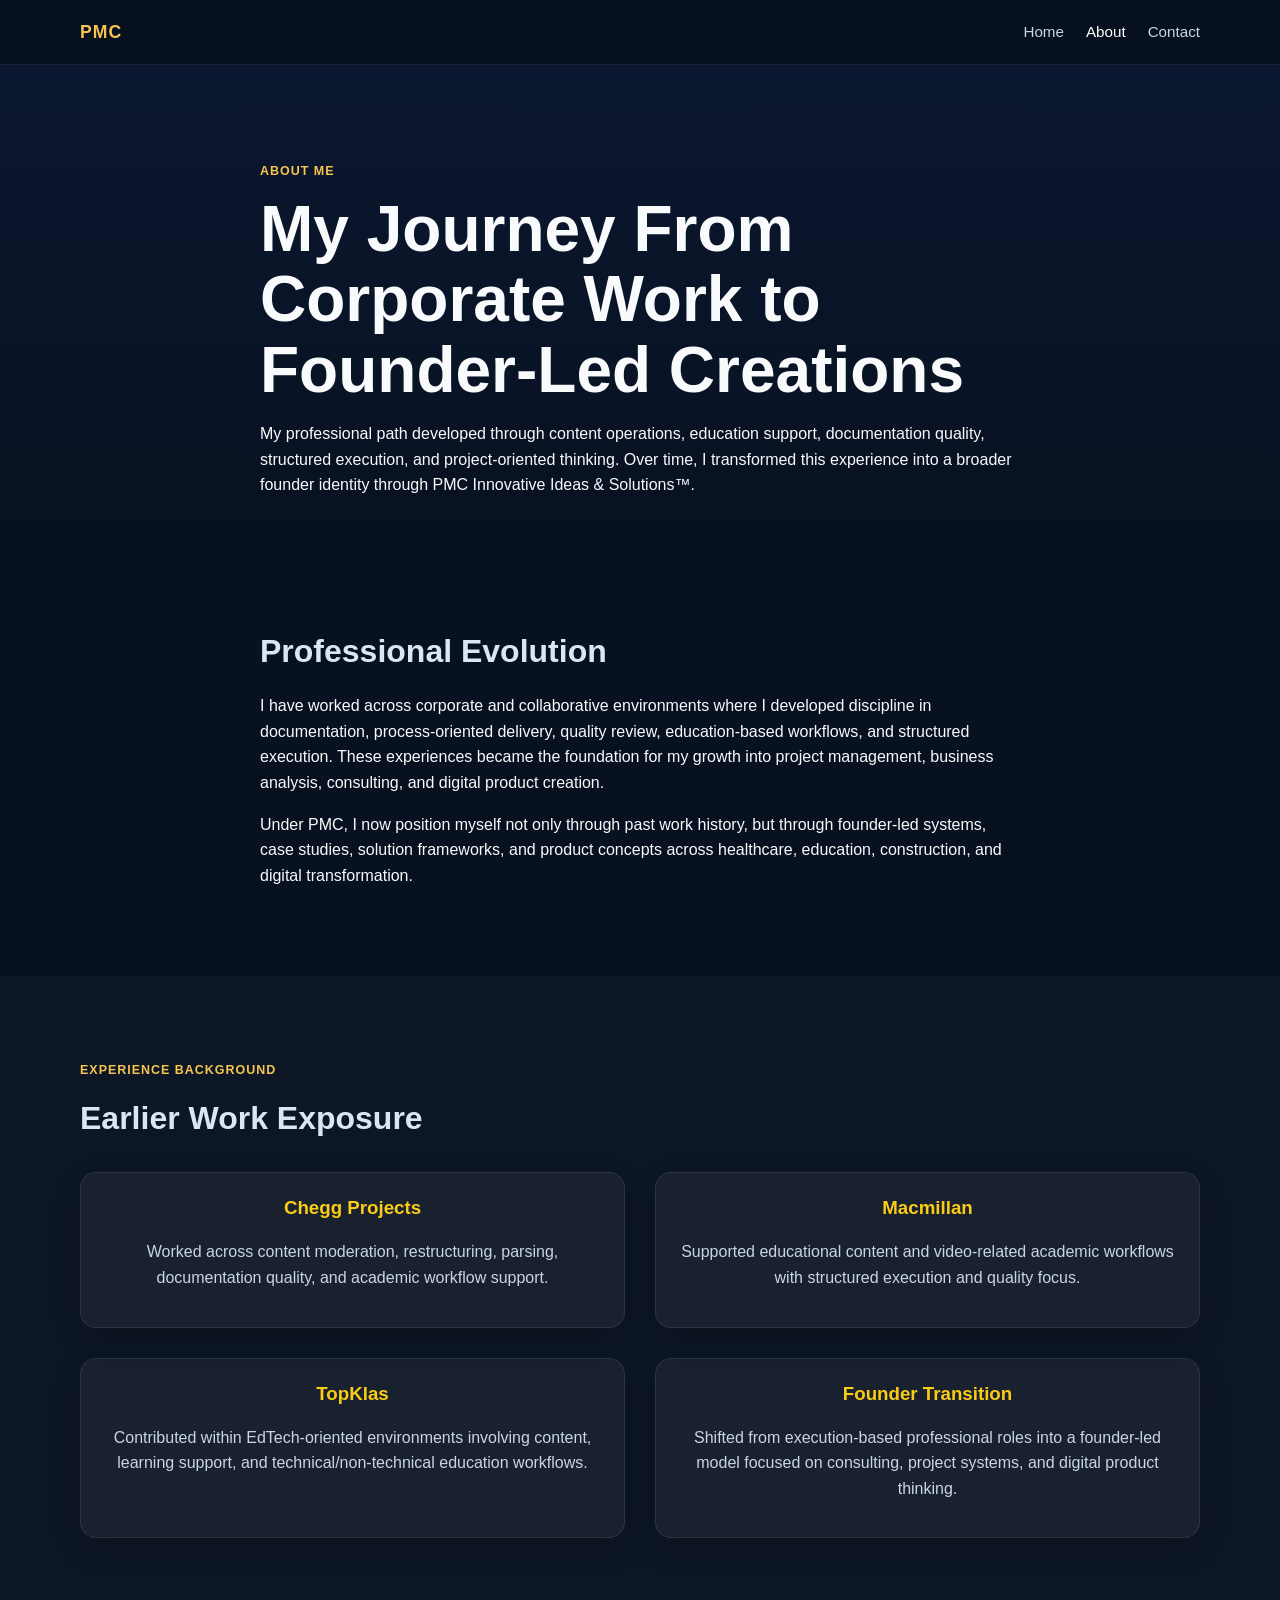
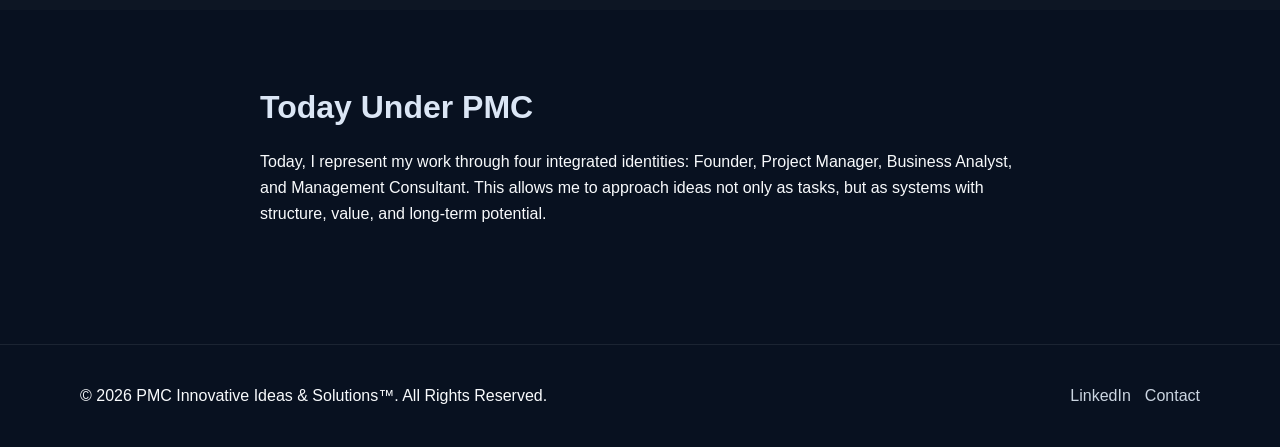
==== about.html @ f79a03a0 "Add files via upload Initial Commit" ====
<!DOCTYPE html>
<html lang="en">
<head>
  <meta charset="UTF-8" />
  <meta name="viewport" content="width=device-width, initial-scale=1.0" />
  <title>About | PMC Founder Portfolio</title>
  <link rel="stylesheet" href="style.css" />
</head>
<body>
  <header class="site-header">
    <div class="container nav-wrap">
      <div class="logo">PMC</div>
      <nav>
        <a href="index.html">Home</a>
        <a href="about.html" class="active">About</a>
        <a href="contact.html">Contact</a>
      </nav>
    </div>
  </header>

  <section class="page-hero">
    <div class="container narrow">
      <p class="eyebrow">About Me</p>
      <h1>My Journey From Corporate Work to Founder-Led Creations</h1>
      <p>
        My professional path developed through content operations, education support,
        documentation quality, structured execution, and project-oriented thinking.
        Over time, I transformed this experience into a broader founder identity
        through PMC Innovative Ideas & Solutions™.
      </p>
    </div>
  </section>

  <section class="section">
    <div class="container narrow">
      <h2>Professional Evolution</h2>
      <p>
        I have worked across corporate and collaborative environments where I developed
        discipline in documentation, process-oriented delivery, quality review,
        education-based workflows, and structured execution. These experiences became
        the foundation for my growth into project management, business analysis,
        consulting, and digital product creation.
      </p>

      <p>
        Under PMC, I now position myself not only through past work history,
        but through founder-led systems, case studies, solution frameworks,
        and product concepts across healthcare, education, construction,
        and digital transformation.
      </p>
    </div>
  </section>

  <section class="section alt">
    <div class="container">
      <div class="section-heading">
        <p class="eyebrow">Experience Background</p>
        <h2>Earlier Work Exposure</h2>
      </div>

      <div class="grid two">
        <article class="card">




          
          <h3>Chegg Projects</h3>
          <p>
            Worked across content moderation, restructuring, parsing,
            documentation quality, and academic workflow support.
          </p>
        </article>

        <article class="card">
          <h3>Macmillan</h3>
          <p>
            Supported educational content and video-related academic workflows
            with structured execution and quality focus.
          </p>
        </article>

        <article class="card">
          <h3>TopKlas</h3>
          <p>
            Contributed within EdTech-oriented environments involving content,
            learning support, and technical/non-technical education workflows.
          </p>
        </article>

        <article class="card">
          <h3>Founder Transition</h3>
          <p>
            Shifted from execution-based professional roles into a founder-led model
            focused on consulting, project systems, and digital product thinking.
          </p>
        </article>
      </div>
    </div>
  </section>

  <section class="section">
    <div class="container narrow">
      <h2>Today Under PMC</h2>
      <p>
        Today, I represent my work through four integrated identities:
        Founder, Project Manager, Business Analyst, and Management Consultant.
        This allows me to approach ideas not only as tasks, but as systems
        with structure, value, and long-term potential.
      </p>
    </div>
  </section>

  <footer class="site-footer">
    <div class="container footer-wrap">
      <p>© 2026 PMC Innovative Ideas & Solutions™. All Rights Reserved.</p>
      <div class="footer-links">
        <a href="https://www.linkedin.com/in/monika-musali/" target="_blank">LinkedIn</a>
        <a href="contact.html">Contact</a>
      </div>
    </div>
  </footer>
</body>
</html>
---- style.css ----
* {
  box-sizing: border-box;
}

html {
  scroll-behavior: smooth;
}

body {
  margin: 0;
  font-family: Arial, Helvetica, sans-serif;
  background: #081120;
  color: #f8fafc;
  line-height: 1.6;
}

a {
  color: inherit;
  text-decoration: none;
}

.container {
  width: min(1120px, 92%);
  margin: 0 auto;
}

.narrow {
  width: min(760px, 92%);
}

.site-header {
  position: sticky;
  top: 0;
  z-index: 50;
  background: rgba(8, 17, 32, 0.92);
  backdrop-filter: blur(8px);
  border-bottom: 1px solid rgba(255,255,255,0.08);
}

.nav-wrap {
  display: flex;
  justify-content: space-between;
  align-items: center;
  padding: 18px 0;
}

.logo {
  font-weight: 700;
  font-size: 1.1rem;
  color: #f5c451;
  letter-spacing: 1px;
}

nav {
  display: flex;
  gap: 22px;
}

nav a {
  color: #cbd5e1;
  font-size: 0.95rem;
}

nav a.active,
nav a:hover {
  color: #ffffff;
}

.hero {
  padding: 90px 0 70px;
  background: radial-gradient(circle at top right, rgba(245,196,81,0.12), transparent 30%),
              linear-gradient(180deg, #0b1730 0%, #081120 100%);
}

.hero-grid {
  display: grid;
  grid-template-columns: 1.4fr 1fr;
  gap: 28px;
  align-items: center;
}

.eyebrow {
  color: #f5c451;
  font-weight: 700;
  text-transform: uppercase;
  letter-spacing: 1px;
  font-size: 0.78rem;
}

h1 {
  font-size: clamp(2.2rem, 5vw, 4rem);
  line-height: 1.1;
  margin: 8px 0 10px;
}

h2 {
  font-size: clamp(1.15rem, 2.6vw, 2rem);
  color: #dbe6f5;
  margin: 0 0 14px;
}

h3 {
  margin-top: 0;
  color: #ffffff;
}

.hero-text {
  max-width: 680px;
  color: #b9c5d8;
  font-size: 1rem;
}

.hero-actions {
  display: flex;
  gap: 14px;
  flex-wrap: wrap;
  margin-top: 22px;
}

.btn {
  padding: 12px 18px;
  border-radius: 10px;
  font-weight: 700;
  display: inline-block;
  transition: 0.25s ease;
}

.btn-primary {
  background: linear-gradient(135deg, #f5c451, #d9a72f);
  color: #111827;
}

.btn-primary:hover {
  transform: translateY(-2px);
}

.btn-secondary {
  border: 1px solid rgba(255,255,255,0.15);
  color: #f8fafc;
  background: rgba(255,255,255,0.04);
}

.hero-card,
.card,
.project-card,
.contact-card,
.step {
  background: rgba(255,255,255,0.05);
  border: 1px solid rgba(255,255,255,0.08);
  border-radius: 18px;
  box-shadow: 0 10px 30px rgba(0,0,0,0.16);
}

.hero-card {
  padding: 24px;
}

.hero-card ul {
  padding-left: 18px;
  color: #d4deec;
}

.section {
  padding: 72px 0;
}

.section.alt {
  background: rgba(255,255,255,0.02);
}

.section-heading {
  margin-bottom: 28px;
}

.section-heading.center {
  text-align: center;
}

.grid {
  display: grid;
  gap: 22px;
}

.grid.four {
  grid-template-columns: repeat(4, 1fr);
}

.grid.three {
  grid-template-columns: repeat(3, 1fr);
}

.grid.two {
  grid-template-columns: repeat(2, 1fr);
}

.card {
  padding: 22px;
}

.card p,
.project-card p,
.contact-card p,
.step p {
  color: #c9d4e4;
}

.project-card {
  padding: 22px;
  transition: transform 0.25s ease, box-shadow 0.25s ease;
}

.project-card:hover {
  transform: translateY(-4px);
  box-shadow: 0 16px 34px rgba(0,0,0,0.22);
}

.project-top {
  margin-bottom: 12px;
}

.tag {
  display: inline-block;
  padding: 6px 10px;
  margin-bottom: 12px;
  border-radius: 999px;
  font-size: 0.76rem;
  font-weight: 700;
  color: #111827;
  background: #f5c451;
}

.text-link {
  color: #f5c451;
  font-weight: 700;
}

.steps {
  display: grid;
  gap: 16px;
}

.step {
  display: flex;
  align-items: center;
  gap: 16px;
  padding: 18px 20px;
}

.step span {
  width: 36px;
  height: 36px;
  border-radius: 50%;
  display: grid;
  place-items: center;
  background: #f5c451;
  color: #111827;
  font-weight: 700;
  flex-shrink: 0;
}

.cta-section {
  padding-top: 20px;
}

.cta-box {
  background: linear-gradient(135deg, rgba(245,196,81,0.12), rgba(255,255,255,0.04));
  border: 1px solid rgba(255,255,255,0.08);
  border-radius: 22px;
  padding: 28px;
  display: flex;
  justify-content: space-between;
  gap: 22px;
  align-items: center;
}

.page-hero {
  padding: 84px 0 40px;
  background: linear-gradient(180deg, #0b1730 0%, #081120 100%);
}

.contact-card {
  padding: 24px;
}

.contact-card a {
  color: #f5c451;
}

.contact-form {
  display: grid;
  gap: 10px;
}

.contact-form label {
  font-weight: 700;
  color: #e2e8f0;
}

.contact-form input,
.contact-form textarea {
  width: 100%;
  padding: 12px 14px;
  border-radius: 10px;
  border: 1px solid rgba(255,255,255,0.12);
  background: rgba(255,255,255,0.04);
  color: #ffffff;
}

.small-note {
  color: #9fb0c8;
  margin-top: 12px;
  font-size: 0.92rem;
}

.site-footer {
  border-top: 1px solid rgba(255,255,255,0.08);
  padding: 22px 0;
  margin-top: 30px;
}

.footer-wrap {
  display: flex;
  justify-content: space-between;
  gap: 20px;
  align-items: center;
  flex-wrap: wrap;
}

.footer-links {
  display: flex;
  gap: 14px;
}

.footer-links a {
  color: #cbd5e1;
}

@media (max-width: 980px) {
  .hero-grid,
  .grid.four,
  .grid.three {
    grid-template-columns: 1fr 1fr;
  }

  .cta-box {
    flex-direction: column;
    align-items: flex-start;
  }
}

@media (max-width: 680px) {
  .hero-grid,
  .grid.four,
  .grid.three,
  .grid.two {
    grid-template-columns: 1fr;
  }

  nav {
    gap: 14px;
    font-size: 0.9rem;
  }

  .hero {
    padding-top: 70px;
  }

  .footer-wrap {
    flex-direction: column;
    align-items: flex-start;
  }
}
body {
  user-select: none;
}

.grid.two {
  display: grid;
  grid-template-columns: 1fr 1fr;
  gap: 30px;
  align-items: stretch;
}
.card {
  background: rgba(255,255,255,0.05);
  padding: 20px;
  border-radius: 16px;
  text-align: center;
}
.card img {
  width: 100%;
  height: 250px;
  object-fit: cover;
  border-radius: 12px;
}
.card h3 {
  margin-bottom: 10px;
  color: #facc15;
}
.card:hover {
  transform: translateY(-5px);
  transition: 0.3s;
}
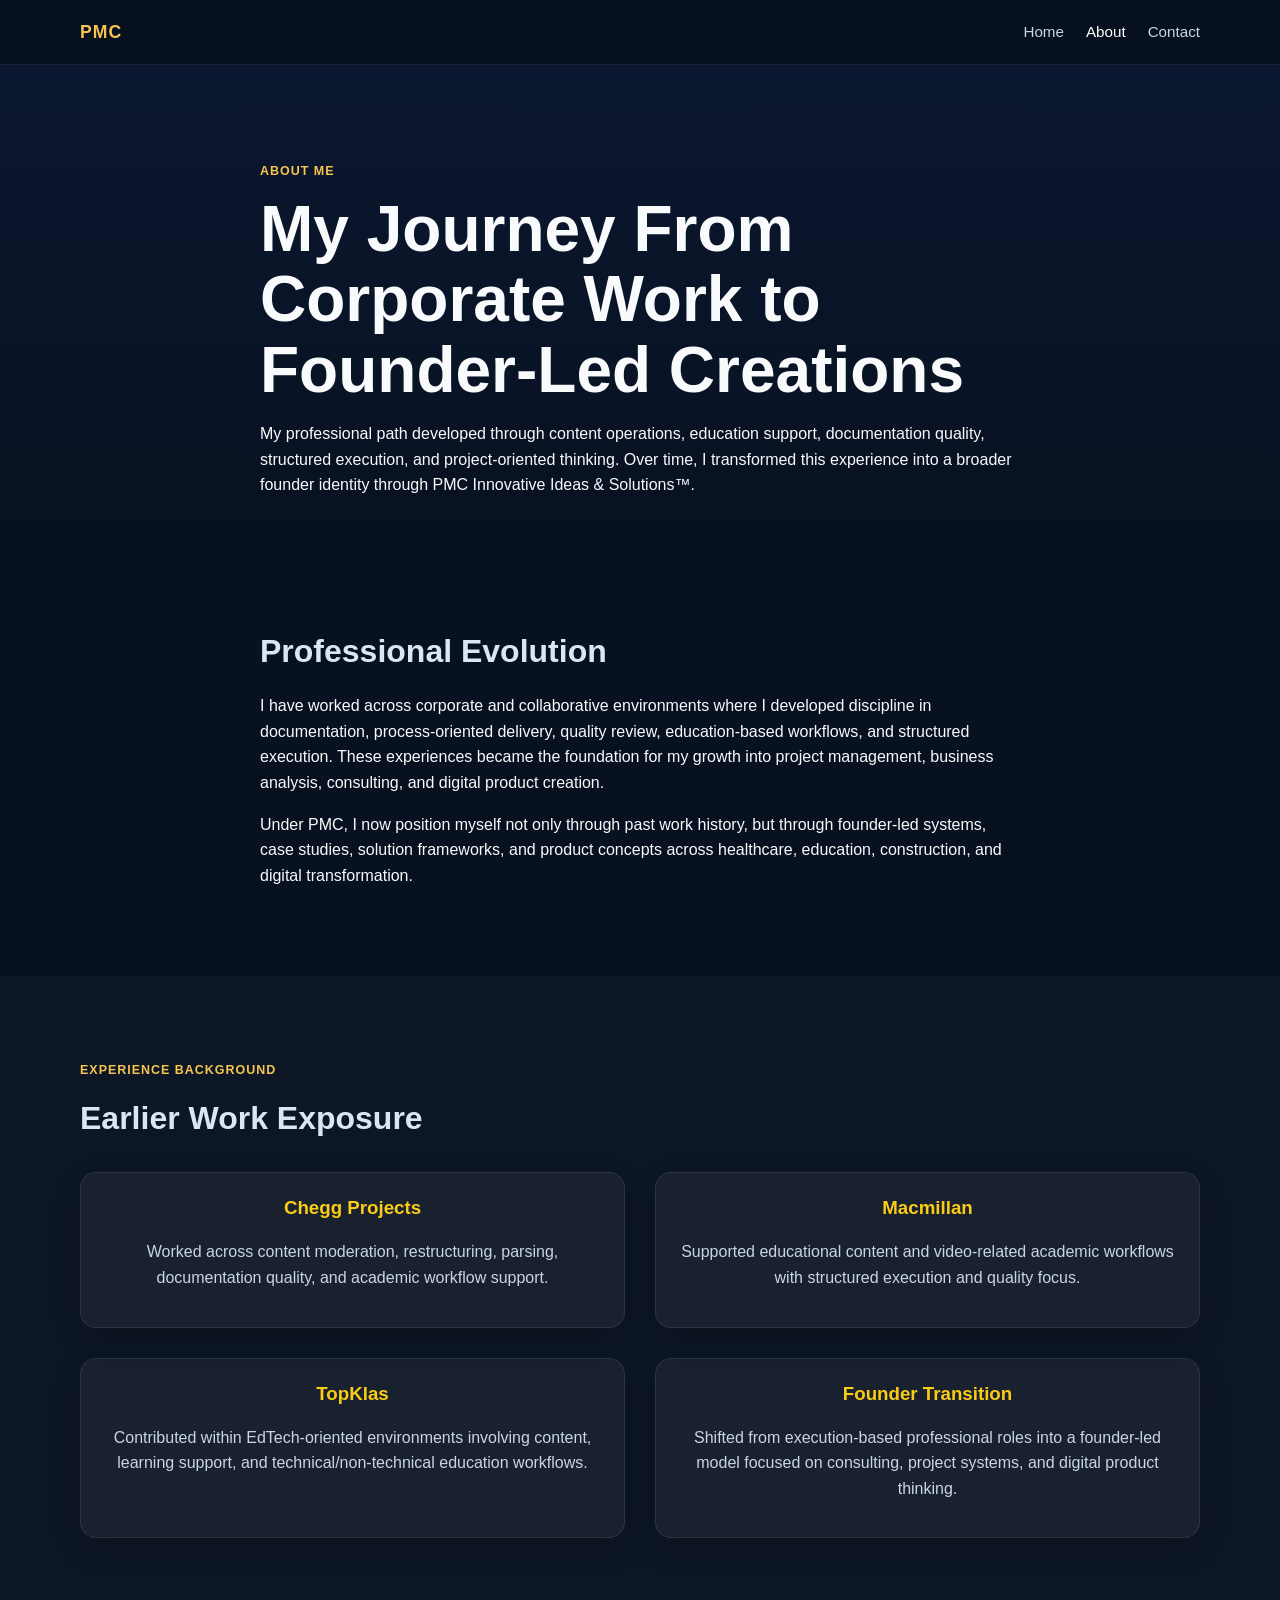
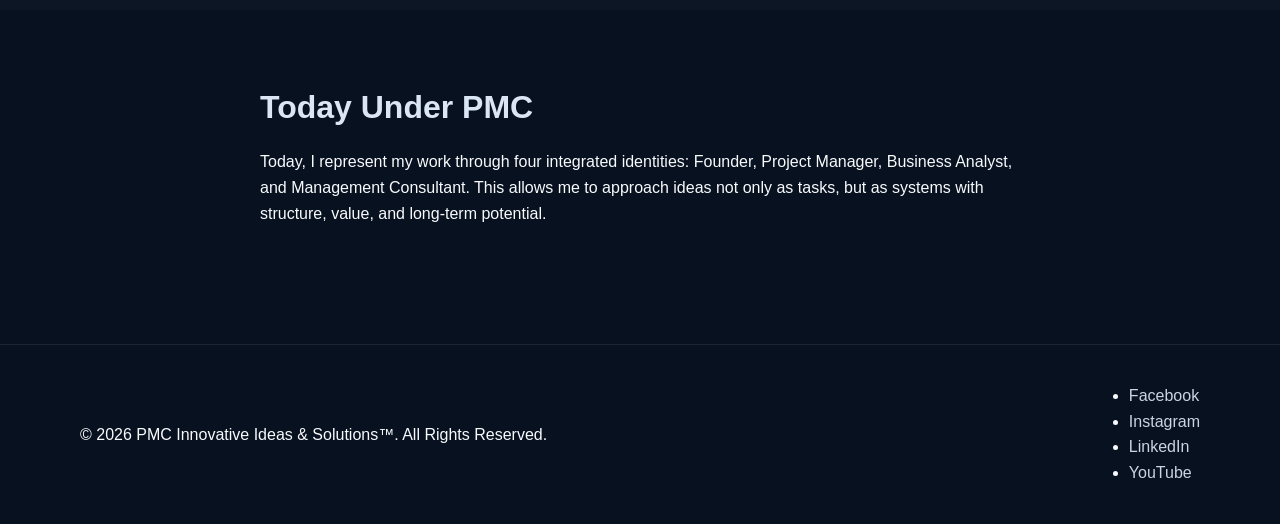
==== commit 38e0092a: "Fix HTML formatting and add social media links" ====
--- a/about.html
+++ b/about.html
@@ -115,10 +115,14 @@
     <div class="container footer-wrap">
       <p>© 2026 PMC Innovative Ideas & Solutions™. All Rights Reserved.</p>
       <div class="footer-links">
-        <a href="https://www.linkedin.com/in/monika-musali/" target="_blank">LinkedIn</a>
-        <a href="contact.html">Contact</a>
+        <ul class="icons">
+							<li><a href="https://www.facebook.com/monikamusali/" class="icon brands fa-facebook-f"><span class="label">Facebook</span></a></li>
+							<li><a href="https://www.instagram.com/projectmanagementcreations/" class="icon brands fa-instagram"><span class="label">Instagram</span></a></li>
+						    <li><a href="https://www.linkedin.com/in/monika-musali/" class="icon brands fa-linkedin"><span class="label">LinkedIn</span></a></li>
+							<li><a href="https://www.youtube.com/@PMC.Solutions/" class="icon brands fa-youtube"><span class="label">YouTube</span></a></li>
+						</ul>
       </div>
     </div>
   </footer>
 </body>
-</html>+</html>
--- a/style.css
+++ b/style.css
@@ -399,4 +399,30 @@
 .card:hover {
   transform: translateY(-5px);
   transition: 0.3s;
-}+}
+
+/* Back Navigation */
+.back-navigation{
+    padding:25px 0 0;
+}
+
+.back-navigation .container{
+    max-width:1100px;
+    margin:auto;
+}
+
+.back-btn{
+    display:inline-flex;
+    align-items:center;
+    gap:8px;
+    text-decoration:none;
+    color:#FFC247;
+    font-size:16px;
+    font-weight:600;
+    transition:.3s;
+}
+
+.back-btn:hover{
+    color:#FFD86B;
+    transform:translateX(-3px);
+}
